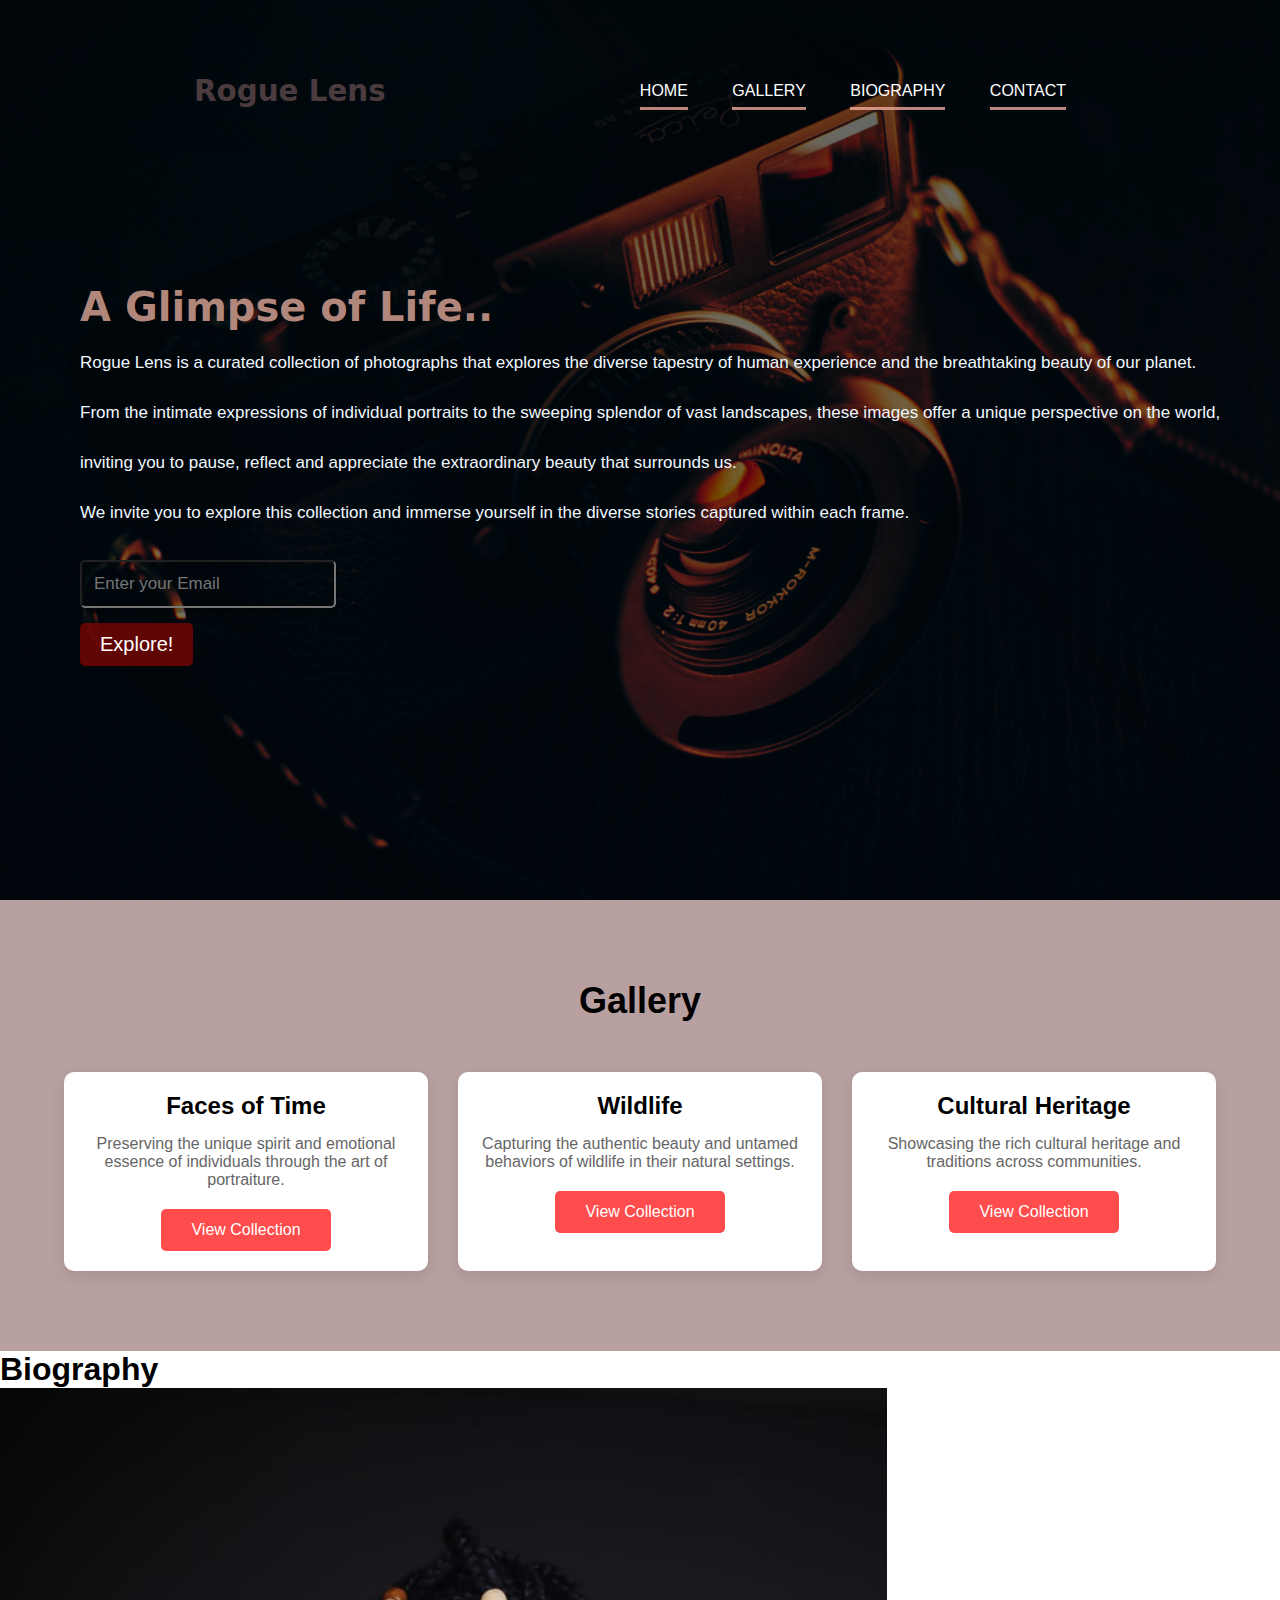
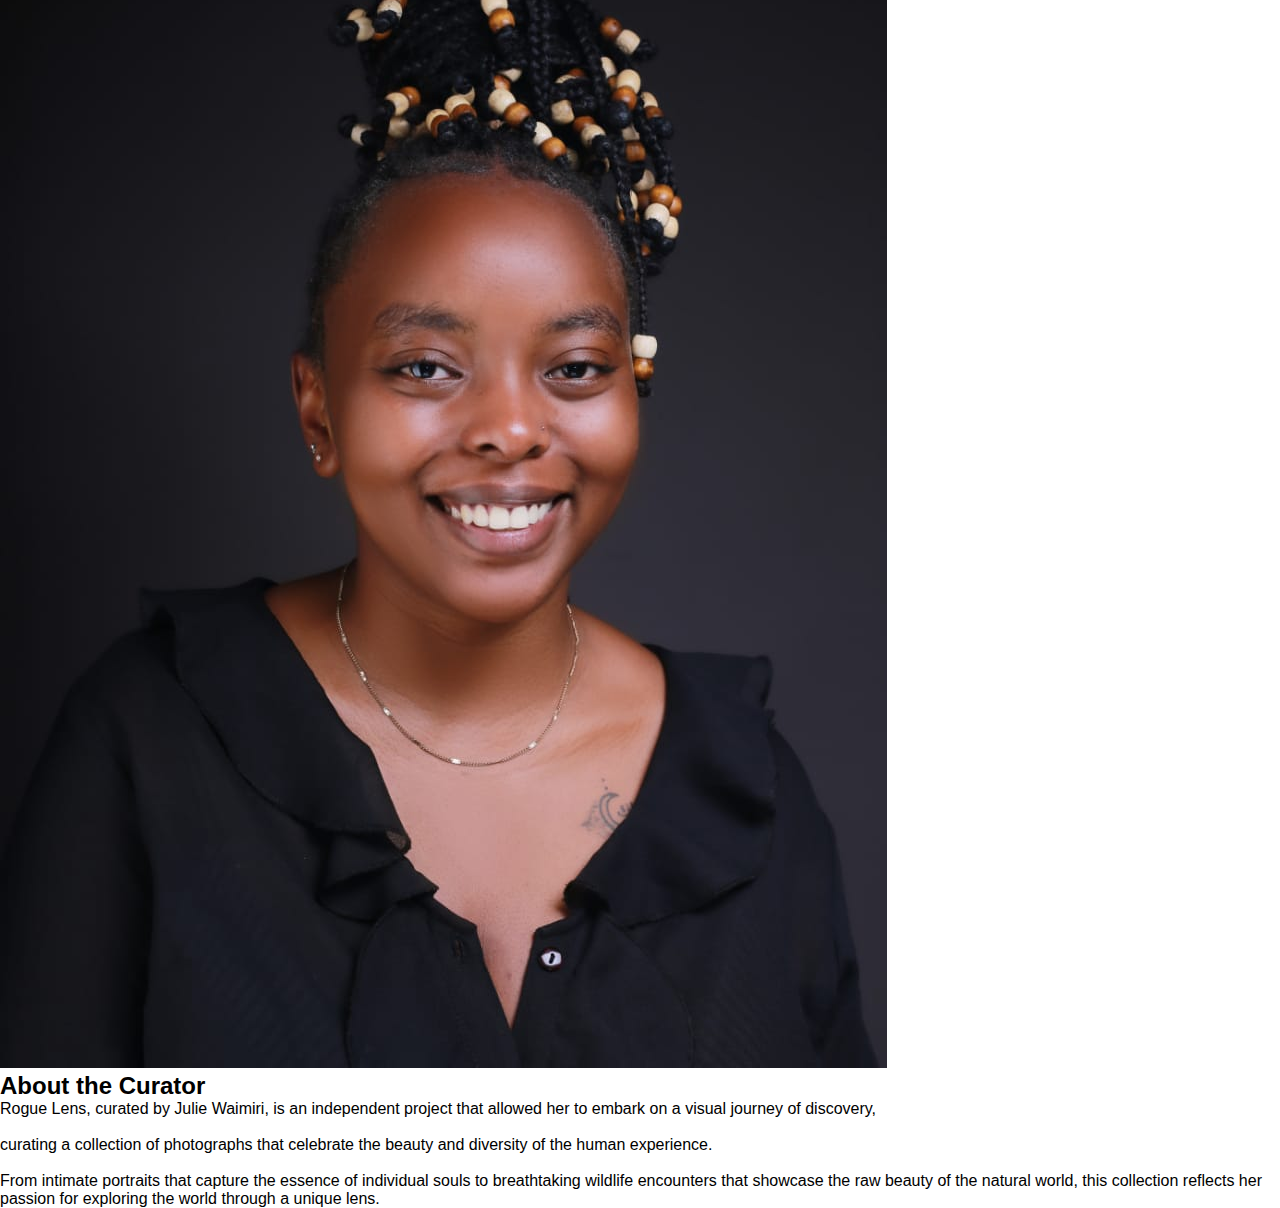
==== index.html @ f5030c96 "Added  biography section" ====
<!DOCTYPE html>
<html lang="en">
<head>
    <meta charset="UTF-8">
    <meta name="viewport" content="width=device-width, initial-scale=1.0">
    <link rel="stylesheet" href="./style.css">
    <title>Rogue Lens</title>
</head>
<body>
    <header id="home">
        <nav>
            <div>
                <h1>Rogue Lens</h1>
            </div>
            <div class="nav-links">
                <ul>
                    <li><a href="#home">Home</a></li>
                    <li><a href="#gallery">Gallery</a></li>
                    <li><a href="#biography">Biography</a></li>
                    <li><a href="#contact">Contact</a></li>
                </ul>
            </div>
        </nav>
        <div class="home-content">
            <h2>A Glimpse of Life..</h2>
            <p>Rogue Lens is a curated collection of photographs that explores the diverse tapestry of human experience and the breathtaking beauty of our planet.<br><br>From the intimate expressions of individual portraits to the sweeping splendor of vast landscapes, these images offer a unique perspective on the world, <br><br>inviting you to pause, reflect and appreciate the extraordinary beauty that surrounds us.<br><br>We invite you to explore this collection and immerse yourself in the diverse stories captured within each frame.</p>
            <form>
                <input type="email" placeholder="Enter your Email">
                <button>Explore!</button>
        </form>
        </div>
    </header>

    <section id="gallery">
        <h1>Gallery</h1>
        <div class="gallery-container">
            <div class="gallery-category">
                <h3>Faces of Time</h3>
                <p>Preserving the unique spirit and emotional essence of individuals through the art of portraiture.</p>
                <a href="portraits.html" class="category-btn">View Collection</a>
            </div>
            
            <div class="gallery-category">
                <h3>Wildlife</h3>
                <p>Capturing the authentic beauty and untamed behaviors of wildlife in their natural settings.</p>
                <a href="wildlife.html" class="category-btn">View Collection</a>
            </div>
            
            <div class="gallery-category">
                <h3>Cultural Heritage</h3>
                <p>Showcasing the rich cultural heritage and traditions across communities.</p>
                <a href="heritage.html" class="category-btn">View Collection</a>
            </div>
        </div>
    </section>

    <section id="biography">
        <h1>Biography</h1>
        <div class="bio-container">
            <div class="bio-image">
                <img src="./Images/biography.jpg" alt="Julie Waimiri, Curator">
            </div>
            <div class="bio-content">
                <h2>About the Curator</h2>
                <p>Rogue Lens, curated by Julie Waimiri, is an independent project that allowed her to embark on a visual journey of discovery,<br><br>curating a collection of photographs that celebrate the beauty and diversity of the human experience. <br><br> From intimate portraits that capture the essence of individual souls to breathtaking wildlife encounters that showcase the raw beauty of the natural world, this collection reflects her passion for exploring the world through a unique lens.</p>
            </div>
        </div>
    </section>
    
</body>
</html>
---- style.css ----
* {
    margin: 0;
    padding: 0;
    box-sizing: border-box;
}

body {
    font-family: Arial;
}

header{
    background: linear-gradient(rgba(0, 0, 0, 0.6), rgba(0, 0, 0, 0.5)),url("./Images/background1.jpg");
    background-size: cover;
    background-repeat: no-repeat;
    background-position: center;
    height: 100vh;
    padding: 2rem 5rem;
}

header nav{
    width: 85%;
    margin: auto;
    padding: 30px;
    display: flex;
    align-items: center;
    justify-content: space-between;
}

header h1{
    color: #8d696c8e;
    font-size: 22pt;
    font-family: system-ui;
}

header nav ul li{
    list-style: none;
    display: inline-block;
    margin: 20px;
    position: relative;
}

header nav ul li a{
    text-decoration: none;
    color: #fff;
    text-transform: uppercase;
    transition: all ease 0.4s;
}

header nav ul li a:hover{
    color: #e0a87a;
}

header nav ul li::after{
    content: '';
    height: 3px;
    width: 100%;
    background: #ffb7a8bb;
    position: absolute;
    left: 0;
    bottom: -10px;
}

.home-content{
    width: 100%;
    position: absolute;
    top: 50%;
    transform: translateY(-50%);
    text-align: left;
    color: aliceblue;
}

.home-content h2{
    font-size: 40px;
    font-family:system-ui;
    color: #bd8f83ef;
    margin-top: 50px;
}

.home-content p{
    margin: 20px auto;
    font-weight: 100;
    line-height: 25px;
    font-size: 17px;
}

.home-content form{
    display: flex;
    flex-direction: column;
    align-items: flex-start;
}

.home-content input{
    width: 20%;
    padding: 12px;
    margin-top: 15px;
    margin-bottom: 15px;
    border-radius: 5px;
    font-size: 17px;
    background-color: transparent;
    color: #fff;
    box-shadow: 3px 5px rgba(0, 0, 0, 0.2);
}

.home-content button{
    padding: 10px 20px;
    background: #9b05009c;
    border: 1px;
    color: #fff;
    font-size: 20px;
    border-radius: 5px;
    cursor: pointer;
    transition: 0.4s,ease-in;
}

.home-content button:hover{
    background: #eb9595d3;
    transform: translateY(-2px);
}

#gallery {
    padding: 80px 5%;
    background: #b9a0a0;
  }
  
  #gallery h1 {
    text-align: center;
    margin-bottom: 50px;
    font-size: 36px;
  }
  
  .gallery-container {
    display: grid;
    grid-template-columns: repeat(auto-fit, minmax(300px, 1fr));
    gap: 30px;
  }
  
  .gallery-category {
    background: white;
    padding: 20px;
    border-radius: 10px;
    text-align: center;
    box-shadow: 0 5px 15px rgba(0,0,0,0.1);
  }
  
  .gallery-category img {
    width: 100%;
    height: 250px;
    object-fit: cover;
    border-radius: 5px;
    margin-bottom: 20px;
  }
  
  .gallery-category h3 {
    margin-bottom: 15px;
    font-size: 24px;
  }
  
  .gallery-category p {
    margin-bottom: 20px;
    color: #666;
  }
  
  .category-btn {
    display: inline-block;
    padding: 12px 30px;
    background: #ff4d4d;
    color: white;
    text-decoration: none;
    border-radius: 5px;
    transition: 0.4s ease-in;
  }
  
  .category-btn:hover {
    background: #e69592b6;
  }
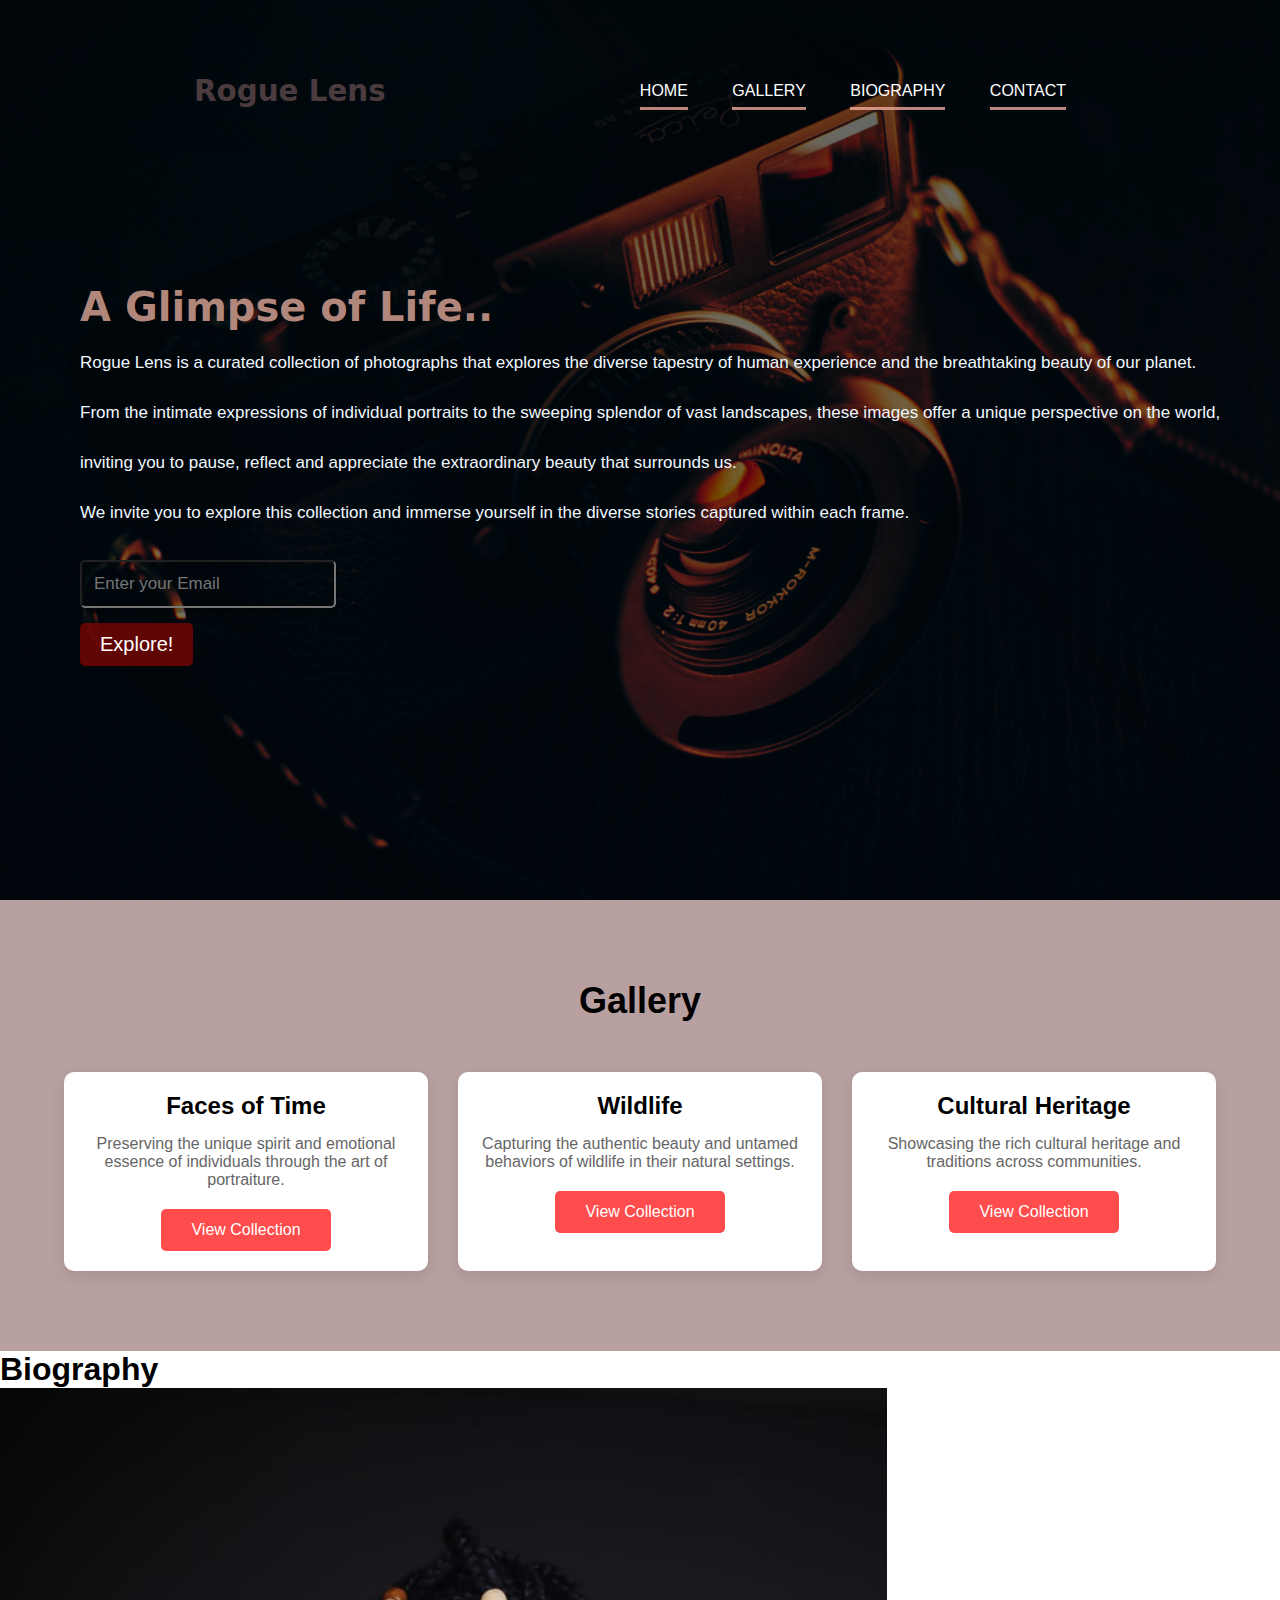
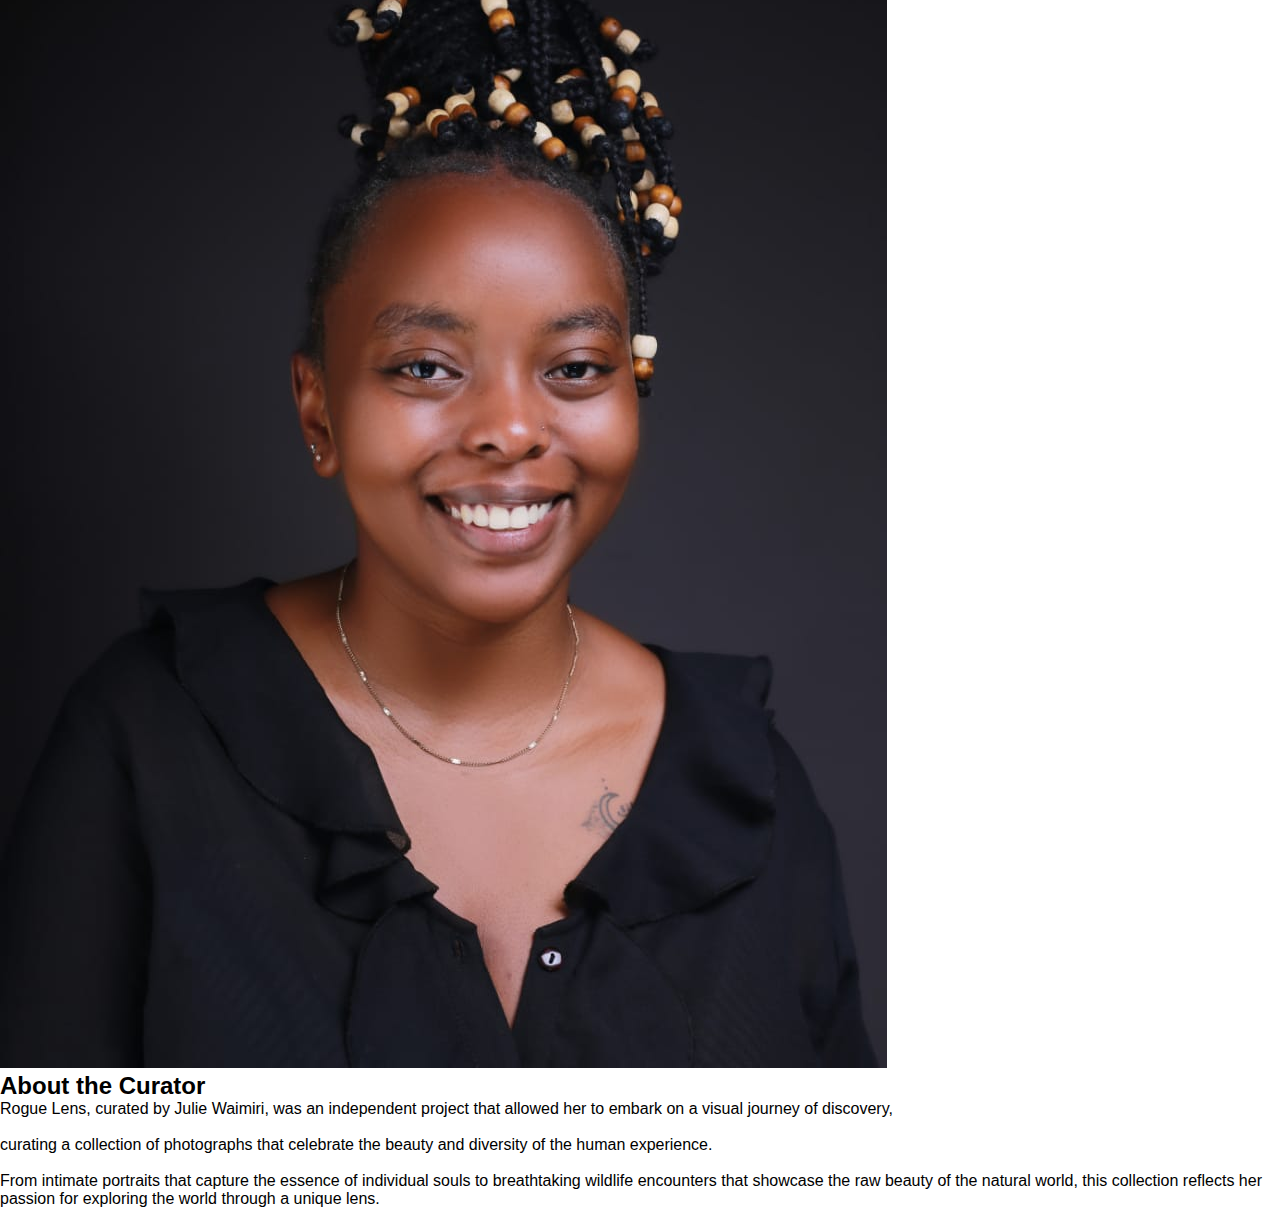
==== commit c8f762c9: "Fixed typo in biography paragraph" ====
--- a/index.html
+++ b/index.html
@@ -62,7 +62,7 @@
             </div>
             <div class="bio-content">
                 <h2>About the Curator</h2>
-                <p>Rogue Lens, curated by Julie Waimiri, is an independent project that allowed her to embark on a visual journey of discovery,<br><br>curating a collection of photographs that celebrate the beauty and diversity of the human experience. <br><br> From intimate portraits that capture the essence of individual souls to breathtaking wildlife encounters that showcase the raw beauty of the natural world, this collection reflects her passion for exploring the world through a unique lens.</p>
+                <p>Rogue Lens, curated by Julie Waimiri, was an independent project that allowed her to embark on a visual journey of discovery,<br><br>curating a collection of photographs that celebrate the beauty and diversity of the human experience. <br><br> From intimate portraits that capture the essence of individual souls to breathtaking wildlife encounters that showcase the raw beauty of the natural world, this collection reflects her passion for exploring the world through a unique lens.</p>
             </div>
         </div>
     </section>
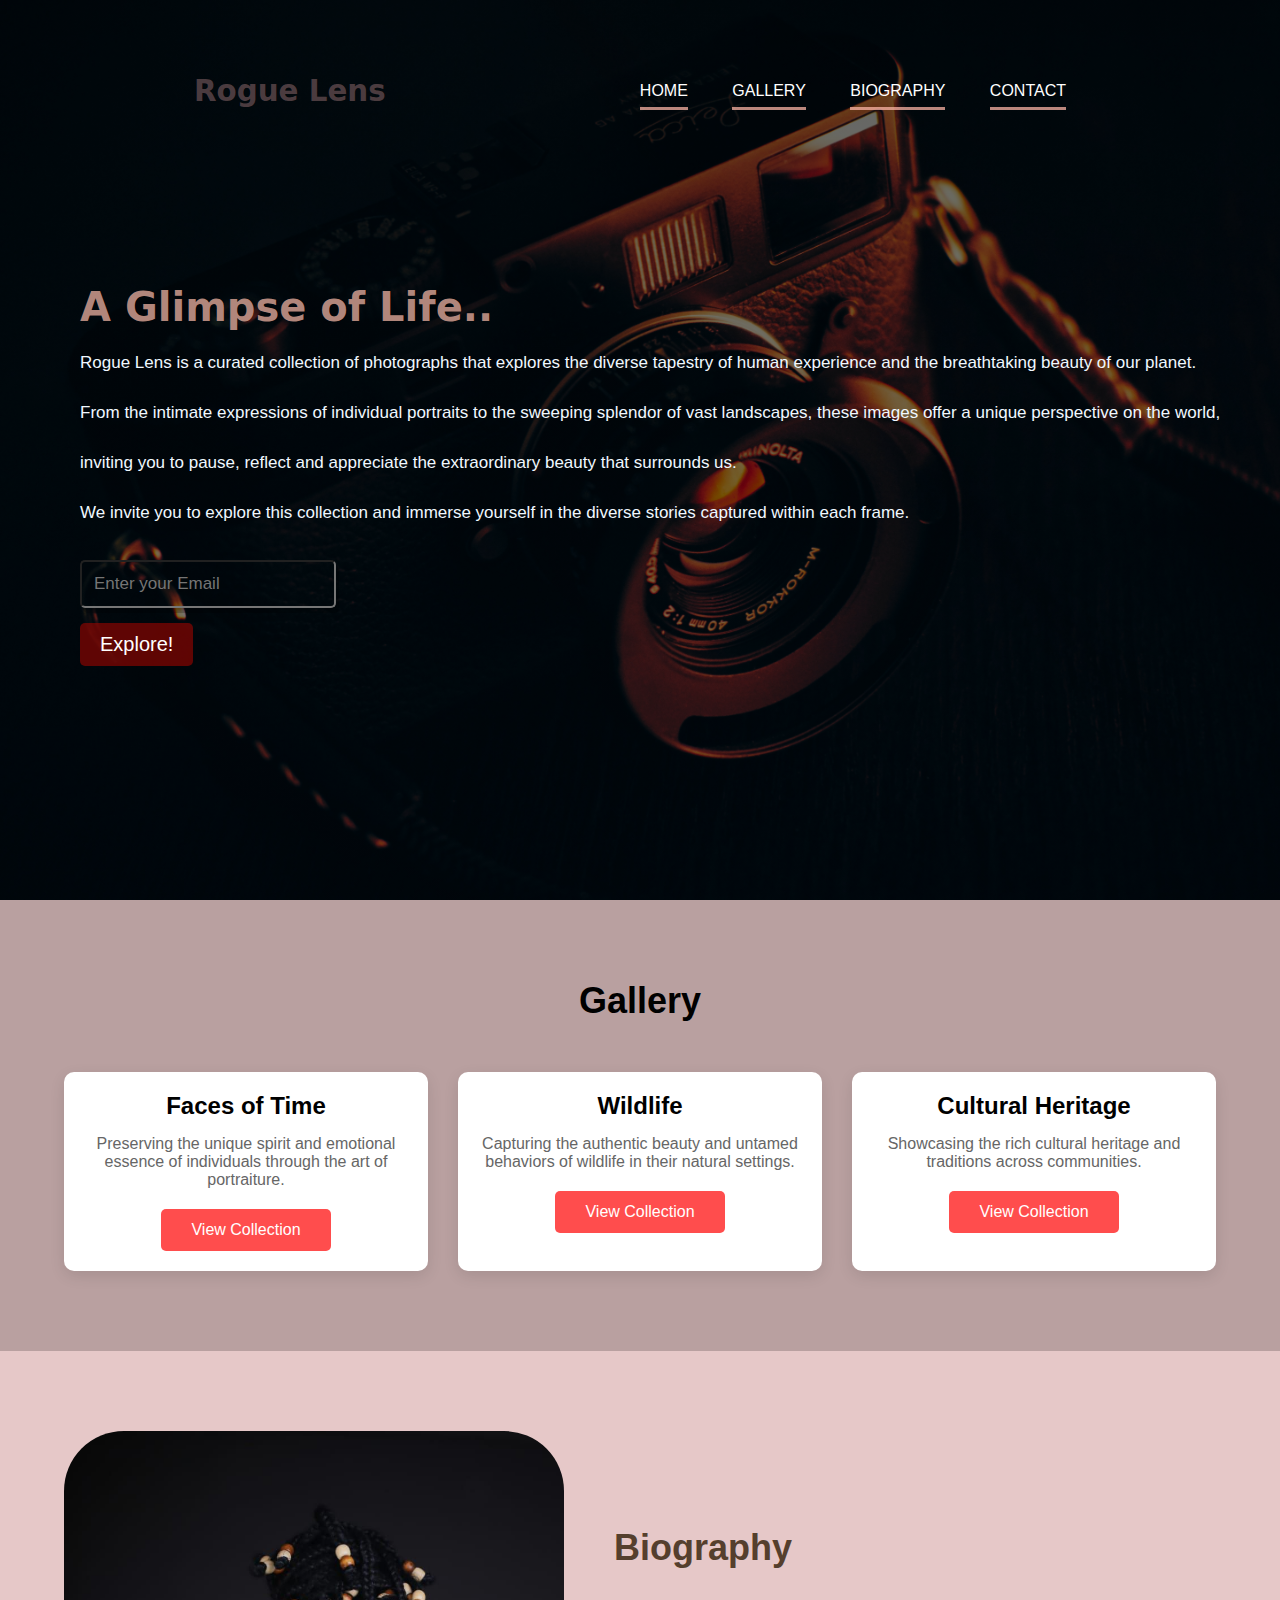
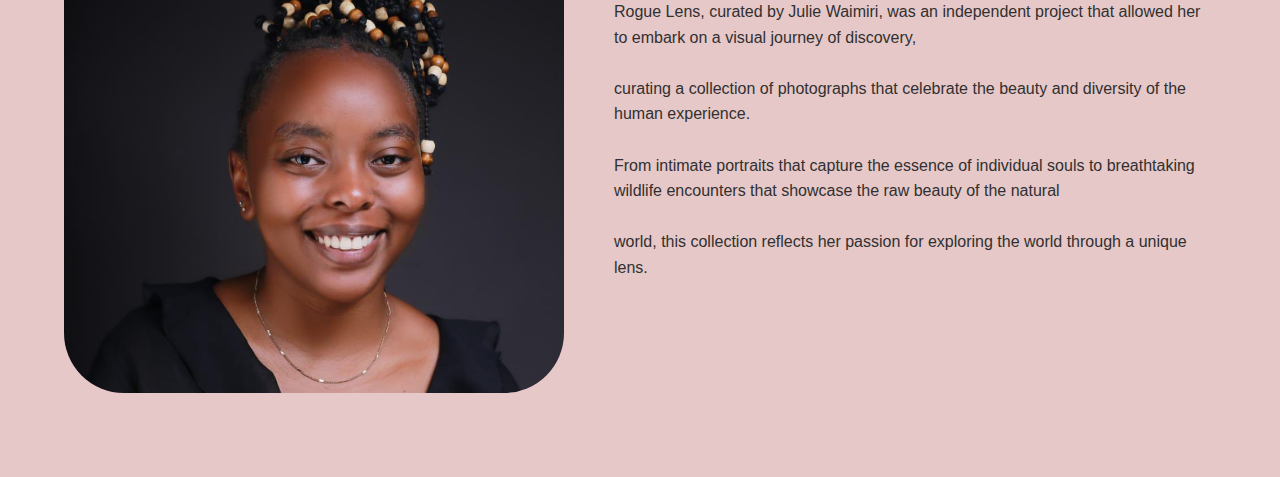
==== commit 86c404eb: "Added biography styling, updated biography image, changed about the curator heading to biography and" ====
--- a/index.html
+++ b/index.html
@@ -55,14 +55,13 @@
     </section>
 
     <section id="biography">
-        <h1>Biography</h1>
         <div class="bio-container">
             <div class="bio-image">
                 <img src="./Images/biography.jpg" alt="Julie Waimiri, Curator">
             </div>
             <div class="bio-content">
-                <h2>About the Curator</h2>
-                <p>Rogue Lens, curated by Julie Waimiri, was an independent project that allowed her to embark on a visual journey of discovery,<br><br>curating a collection of photographs that celebrate the beauty and diversity of the human experience. <br><br> From intimate portraits that capture the essence of individual souls to breathtaking wildlife encounters that showcase the raw beauty of the natural world, this collection reflects her passion for exploring the world through a unique lens.</p>
+                <h2>Biography</h2>
+                <p>Rogue Lens, curated by Julie Waimiri, was an independent project that allowed her to embark on a visual journey of discovery,<br><br>curating a collection of photographs that celebrate the beauty and diversity of the human experience. <br><br> From intimate portraits that capture the essence of individual souls to breathtaking wildlife encounters that showcase the raw beauty of the natural<br><br>world, this collection reflects her passion for exploring the world through a unique lens.</p>
             </div>
         </div>
     </section>
--- a/style.css
+++ b/style.css
@@ -173,3 +173,32 @@
   .category-btn:hover {
     background: #e69592b6;
   }
+/* Biography Styles */
+#biography {
+  padding: 80px 5%;
+  background-color: #e6c8c8;
+}
+
+.bio-container {
+  display: grid;
+  grid-template-columns: 1fr 2fr;
+  gap: 50px;
+  align-items: center;
+}
+
+.bio-image img {
+  width: 500px;
+  border-radius: 60px;
+}
+
+.bio-content h2 {
+  margin-bottom: 30px;
+  font-size: 36px;
+  color: #553f2d;
+}
+
+.bio-content p {
+  margin-bottom: 20px;
+  line-height: 1.6;
+  color: #313030;
+}
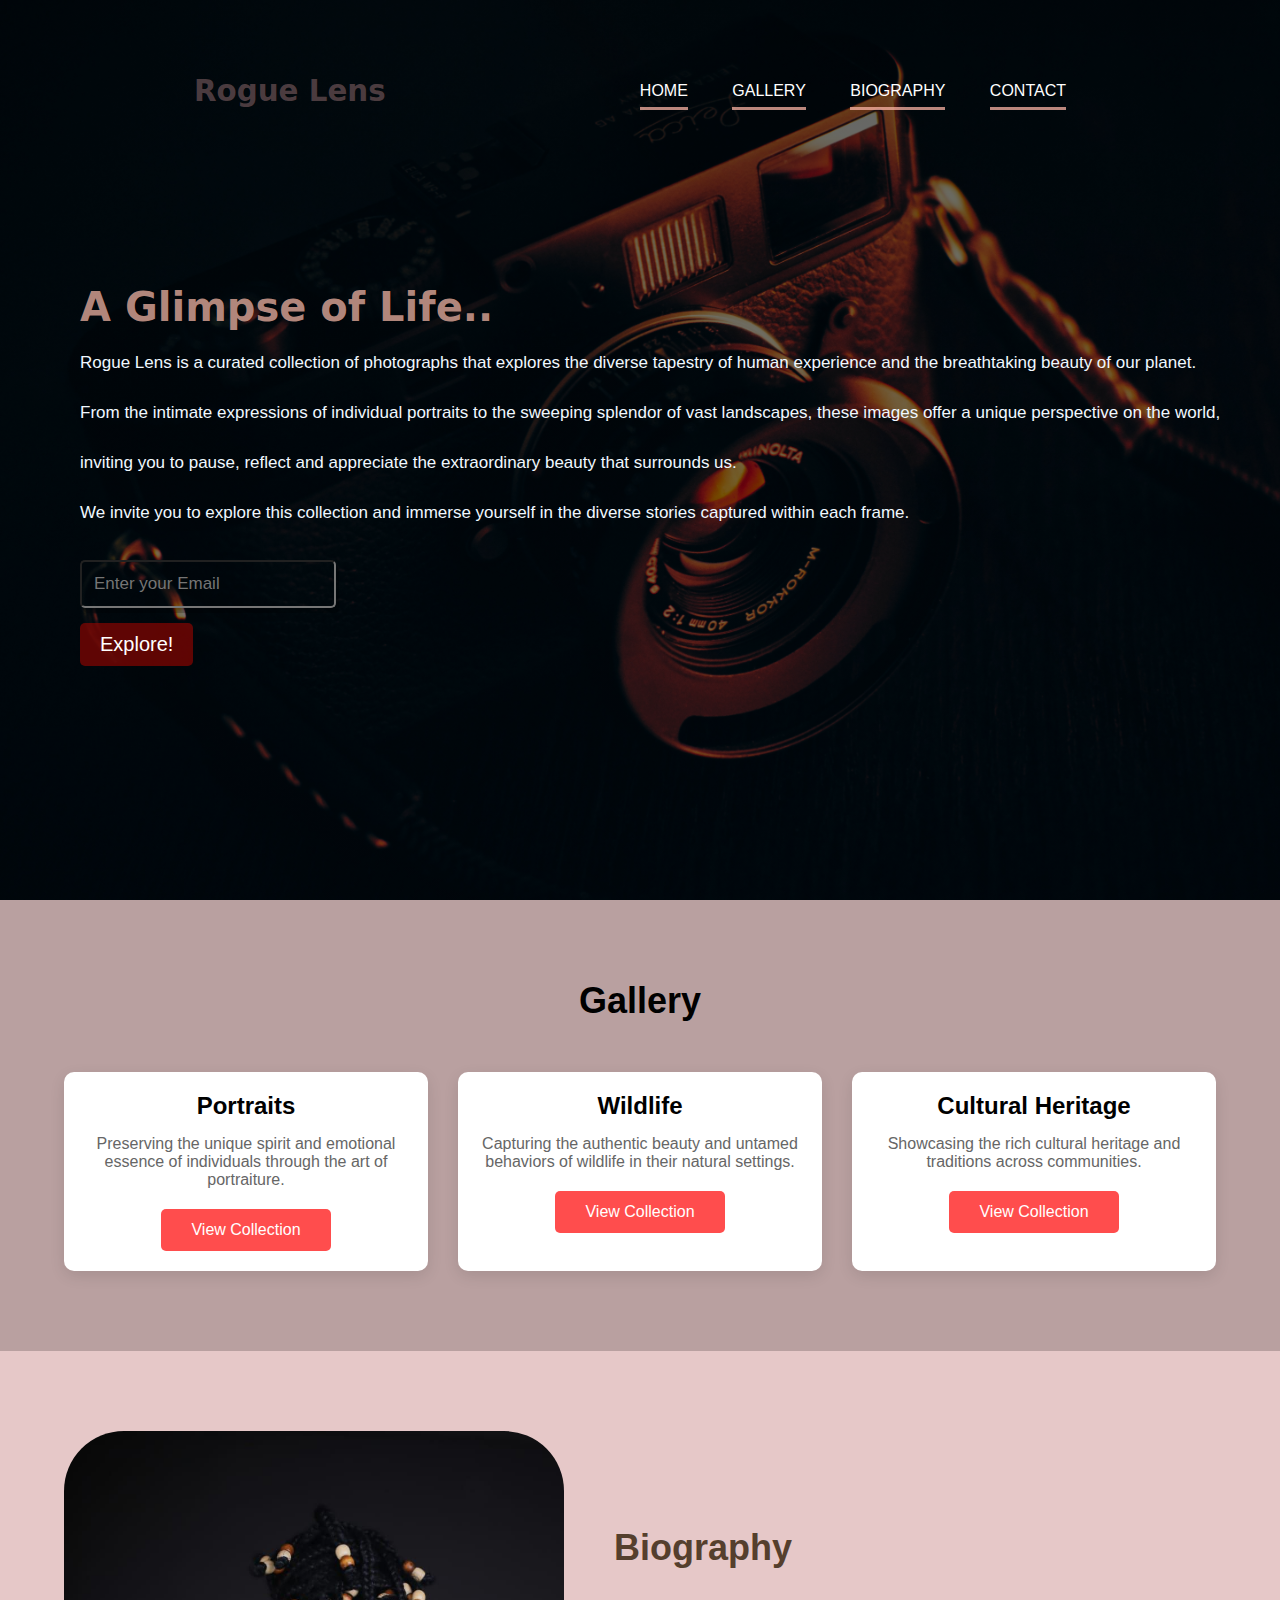
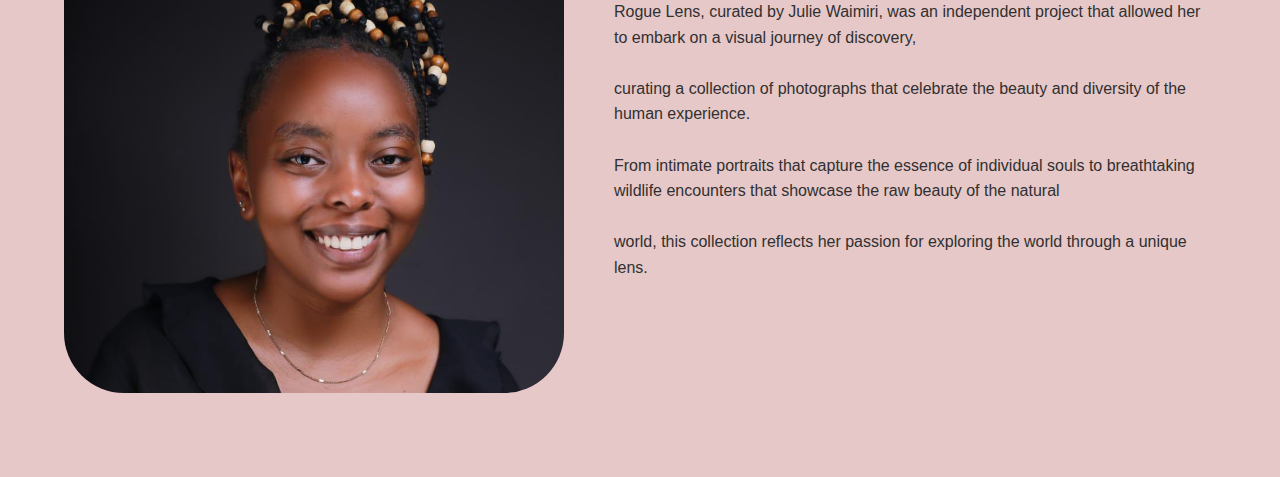
==== commit a726f776: "Changed gallery-category heading from Faces of Time to Portraits" ====
--- a/index.html
+++ b/index.html
@@ -35,7 +35,7 @@
         <h1>Gallery</h1>
         <div class="gallery-container">
             <div class="gallery-category">
-                <h3>Faces of Time</h3>
+                <h3>Portraits</h3>
                 <p>Preserving the unique spirit and emotional essence of individuals through the art of portraiture.</p>
                 <a href="portraits.html" class="category-btn">View Collection</a>
             </div>
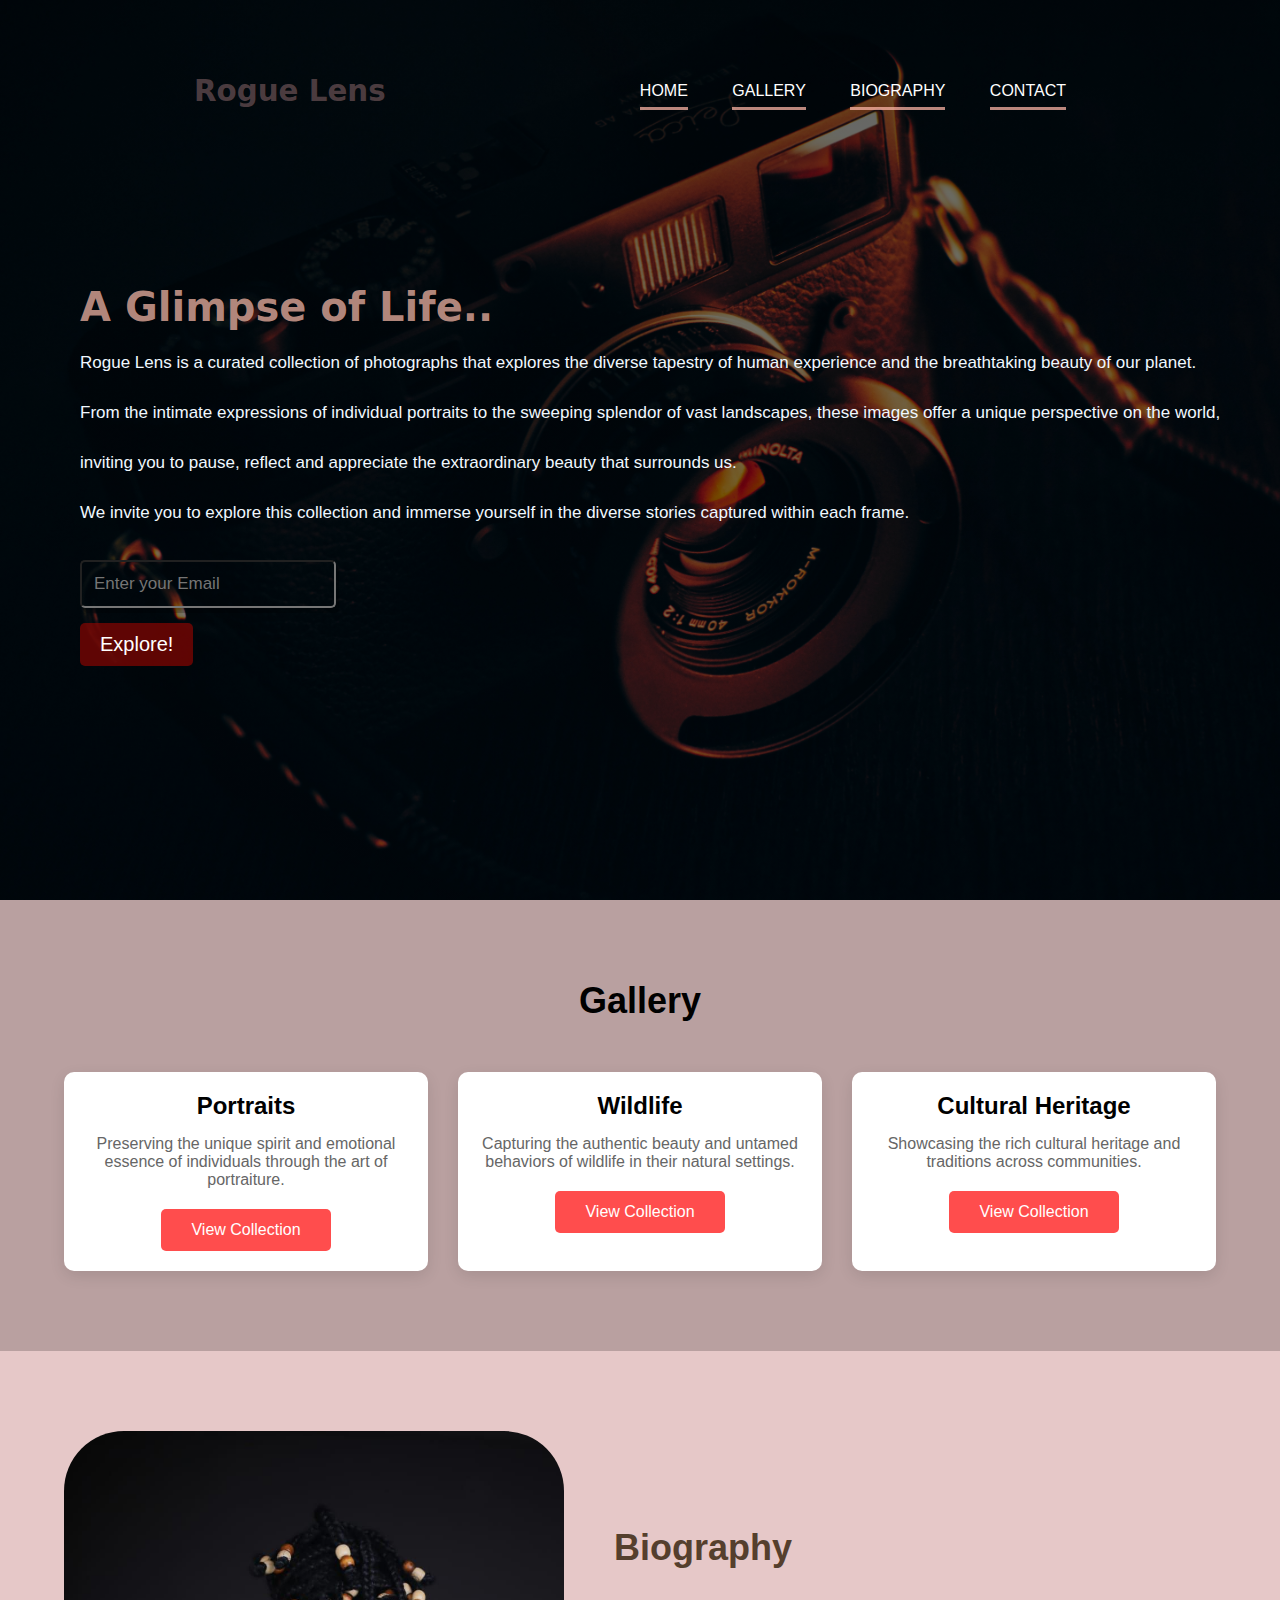
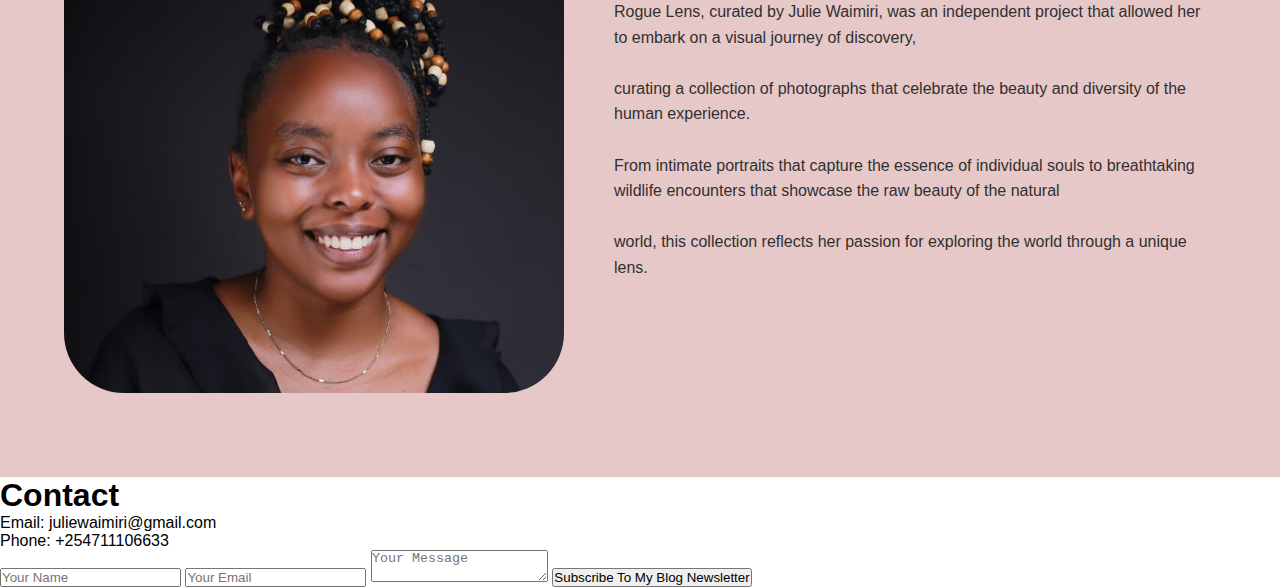
==== commit 5fbebf17: "Added Contact Section with my contact info and a contact form and subscribe button" ====
--- a/index.html
+++ b/index.html
@@ -65,6 +65,26 @@
             </div>
         </div>
     </section>
+
+    <section id="contact">
+        <h1>Contact</h1>
+        <div class="contact-container">
+            <div class="contact-info">
+                <div class="contact-details">
+                    <p>Email: juliewaimiri@gmail.com</p>
+                    <p>Phone: +254711106633</p>
+                </div>
+            </div>
+            <div class="contact-form">
+                <form>
+                    <input type="text" placeholder="Your Name" required>
+                    <input type="email" placeholder="Your Email" required>
+                    <textarea placeholder="Your Message"></textarea>
+                    <button type="submit">Subscribe To My Blog Newsletter </button>
+                </form>
+            </div>
+        </div>
+    </section>
     
 </body>
 </html>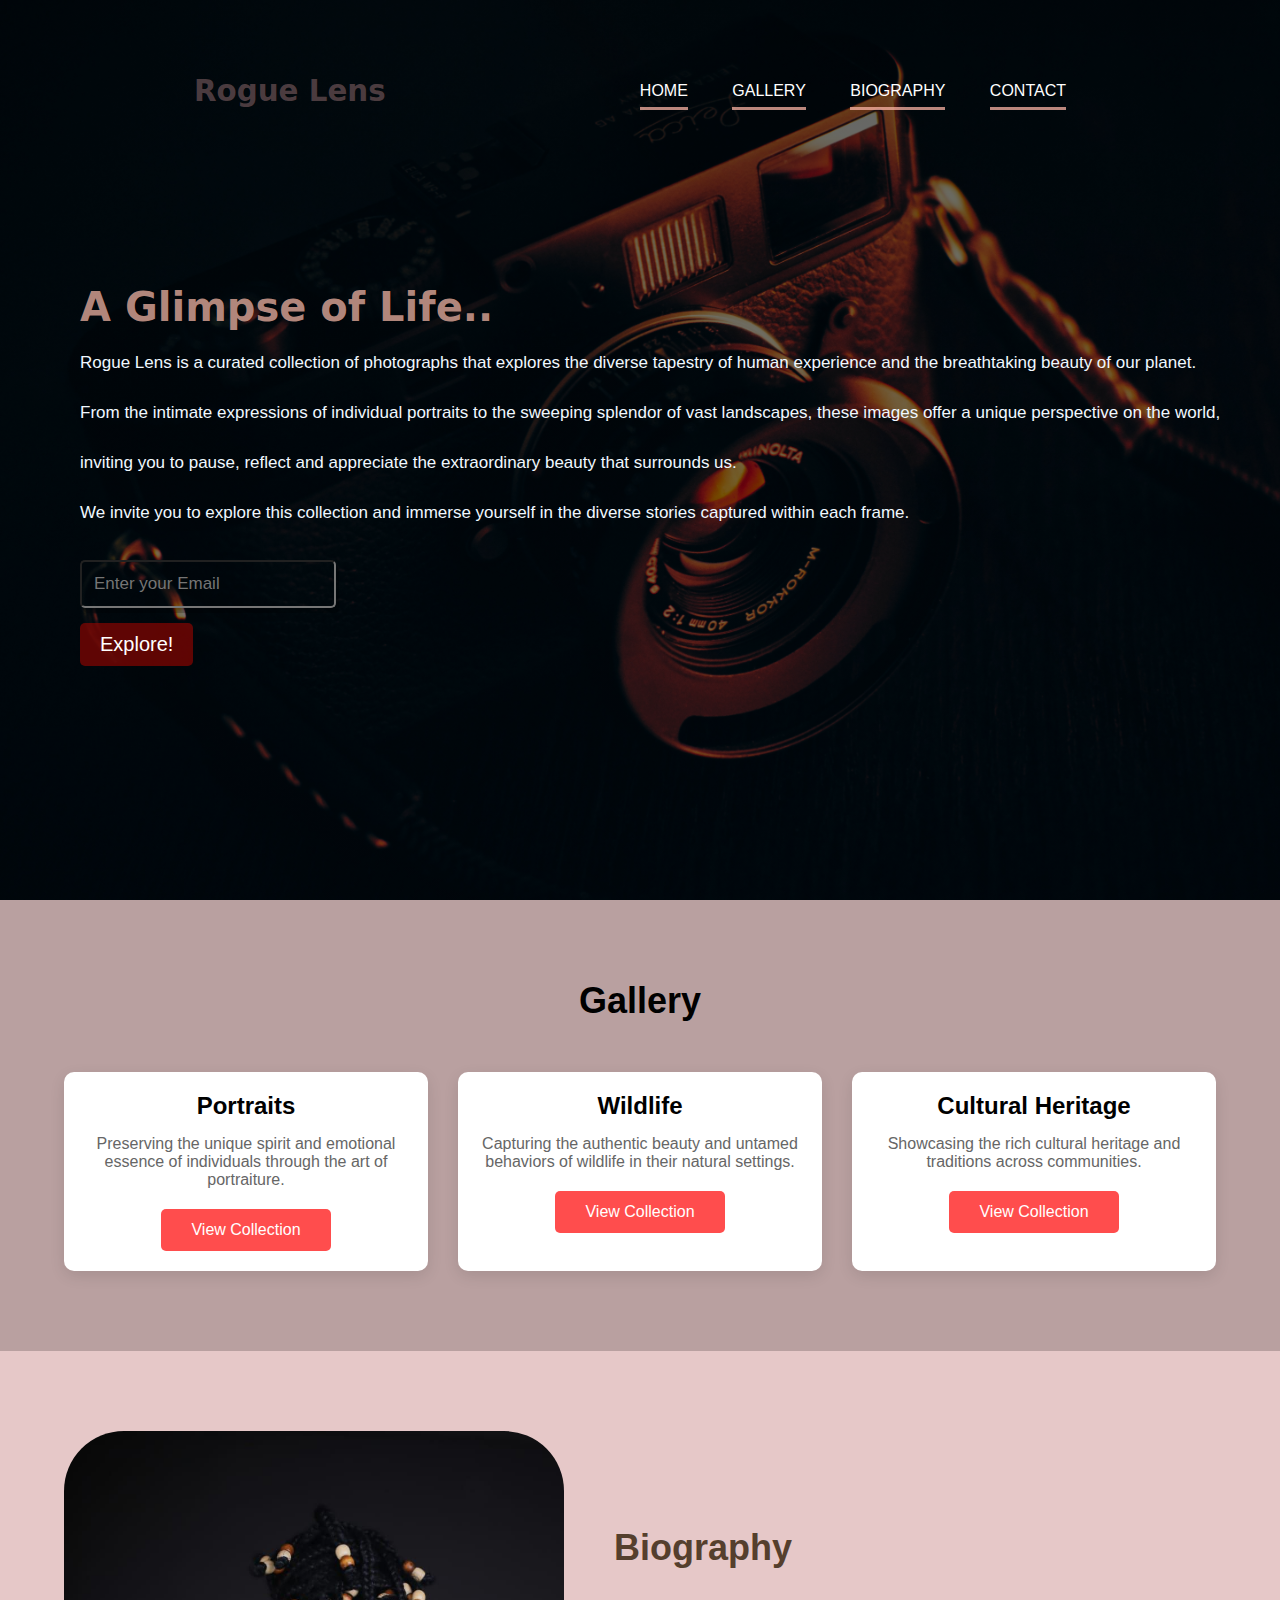
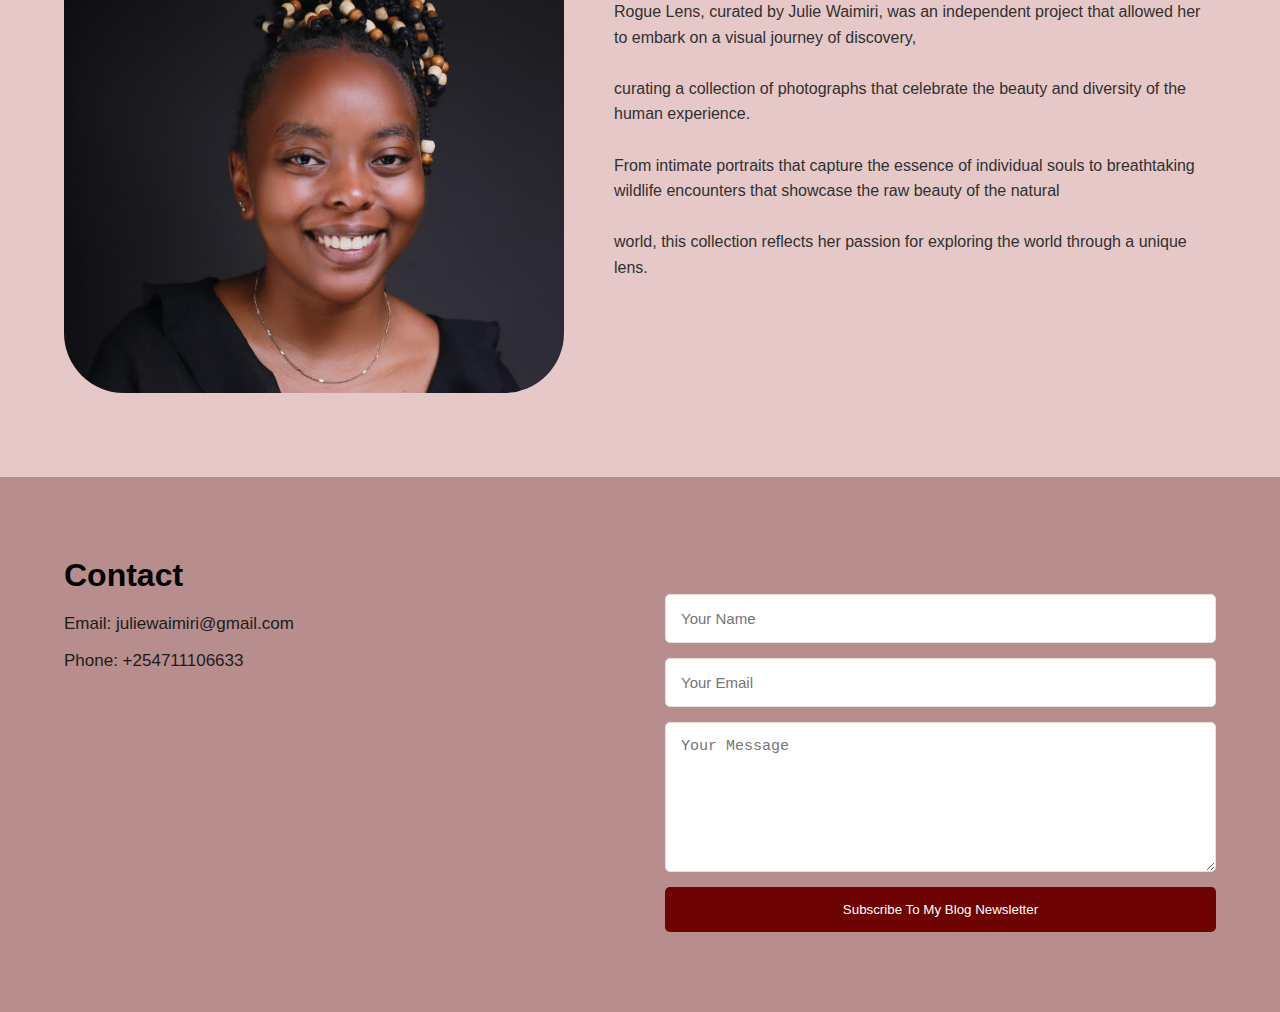
==== commit 141a160a: "Updated the explore button in home section to direct the user to the gallery" ====
--- a/index.html
+++ b/index.html
@@ -26,7 +26,7 @@
             <p>Rogue Lens is a curated collection of photographs that explores the diverse tapestry of human experience and the breathtaking beauty of our planet.<br><br>From the intimate expressions of individual portraits to the sweeping splendor of vast landscapes, these images offer a unique perspective on the world, <br><br>inviting you to pause, reflect and appreciate the extraordinary beauty that surrounds us.<br><br>We invite you to explore this collection and immerse yourself in the diverse stories captured within each frame.</p>
             <form>
                 <input type="email" placeholder="Enter your Email">
-                <button>Explore!</button>
+                <a href="#gallery"><button type="button">Explore!</button></a>
         </form>
         </div>
     </header>
--- a/style.css
+++ b/style.css
@@ -202,3 +202,58 @@
   line-height: 1.6;
   color: #313030;
 }
+
+/* Contact Styles */
+#contact {
+  padding: 80px 5%;
+  background: #b88d8d;
+}
+
+.contact-container {
+  display: grid;
+  grid-template-columns: 1fr 1fr;
+  gap: 50px;
+}
+
+.contact-details {
+  margin-top: 20px;
+}
+
+.contact-details p {
+  margin-bottom: 17px;
+  color: #1d1c1c;
+  font-size: 17px;
+}
+
+.contact-form form {
+  display: flex;
+  flex-direction: column;
+  gap: 15px;
+}
+
+.contact-form input,
+.contact-form textarea {
+  padding: 15px;
+  border: 1px solid #ebe0e0;
+  border-radius: 5px;
+  font-size: 15px;
+}
+
+.contact-form textarea {
+  height: 150px;
+  resize: vertical;
+}
+
+.contact-form button {
+  padding: 15px;
+  background: #6e0303;
+  color: white;
+  border: none;
+  border-radius: 5px;
+  cursor: pointer;
+  transition: 0.4s ease-in;
+}
+
+.contact-form button:hover {
+  background: #b94343;
+}
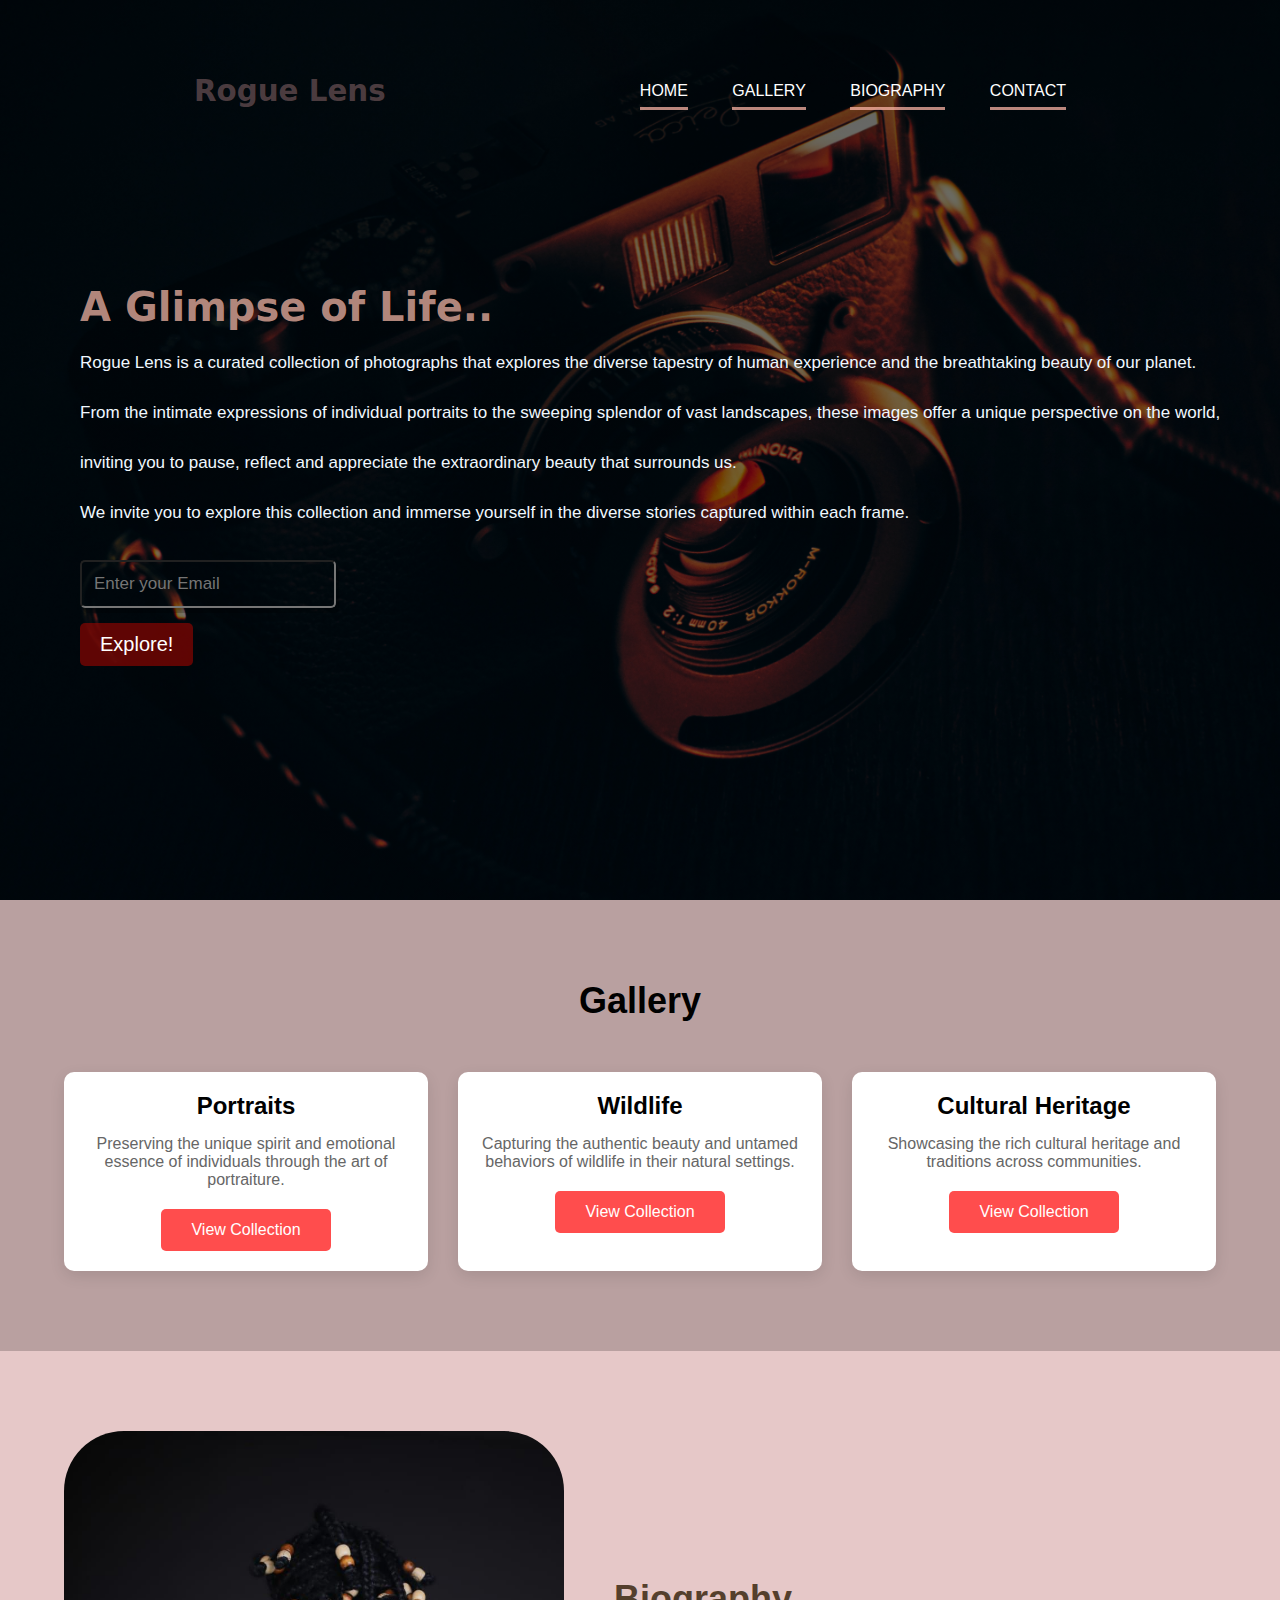
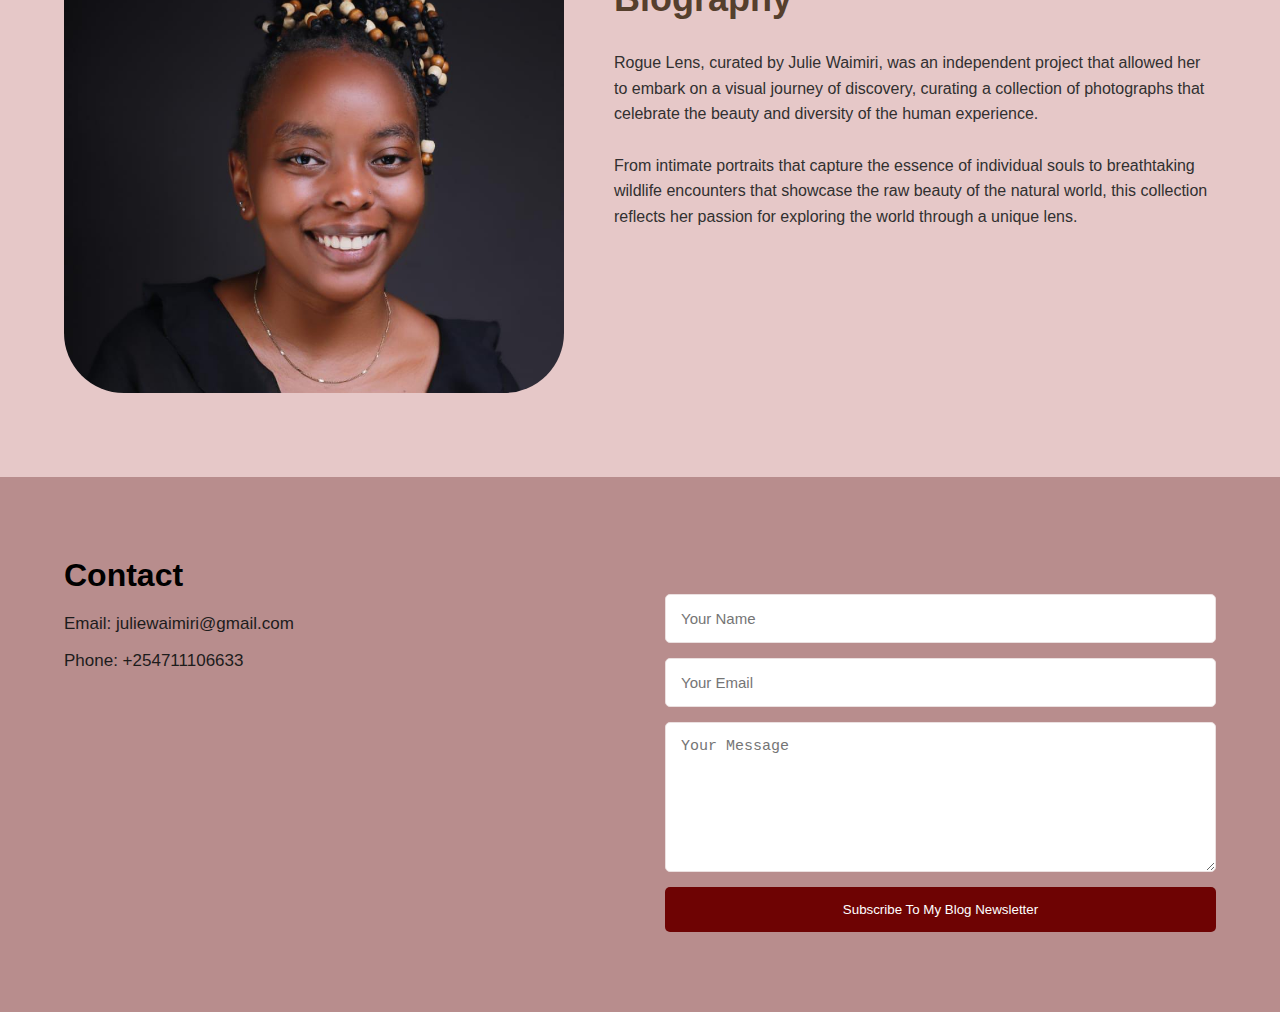
==== commit cba93984: "Updated line breaks in biography content paragraph" ====
--- a/index.html
+++ b/index.html
@@ -61,7 +61,7 @@
             </div>
             <div class="bio-content">
                 <h2>Biography</h2>
-                <p>Rogue Lens, curated by Julie Waimiri, was an independent project that allowed her to embark on a visual journey of discovery,<br><br>curating a collection of photographs that celebrate the beauty and diversity of the human experience. <br><br> From intimate portraits that capture the essence of individual souls to breathtaking wildlife encounters that showcase the raw beauty of the natural<br><br>world, this collection reflects her passion for exploring the world through a unique lens.</p>
+                <p>Rogue Lens, curated by Julie Waimiri, was an independent project that allowed her to embark on a visual journey of discovery, curating a collection of photographs that celebrate the beauty and diversity of the human experience. <br><br> From intimate portraits that capture the essence of individual souls to breathtaking wildlife encounters that showcase the raw beauty of the natural world, this collection reflects her passion for exploring the world through a unique lens.</p>
             </div>
         </div>
     </section>
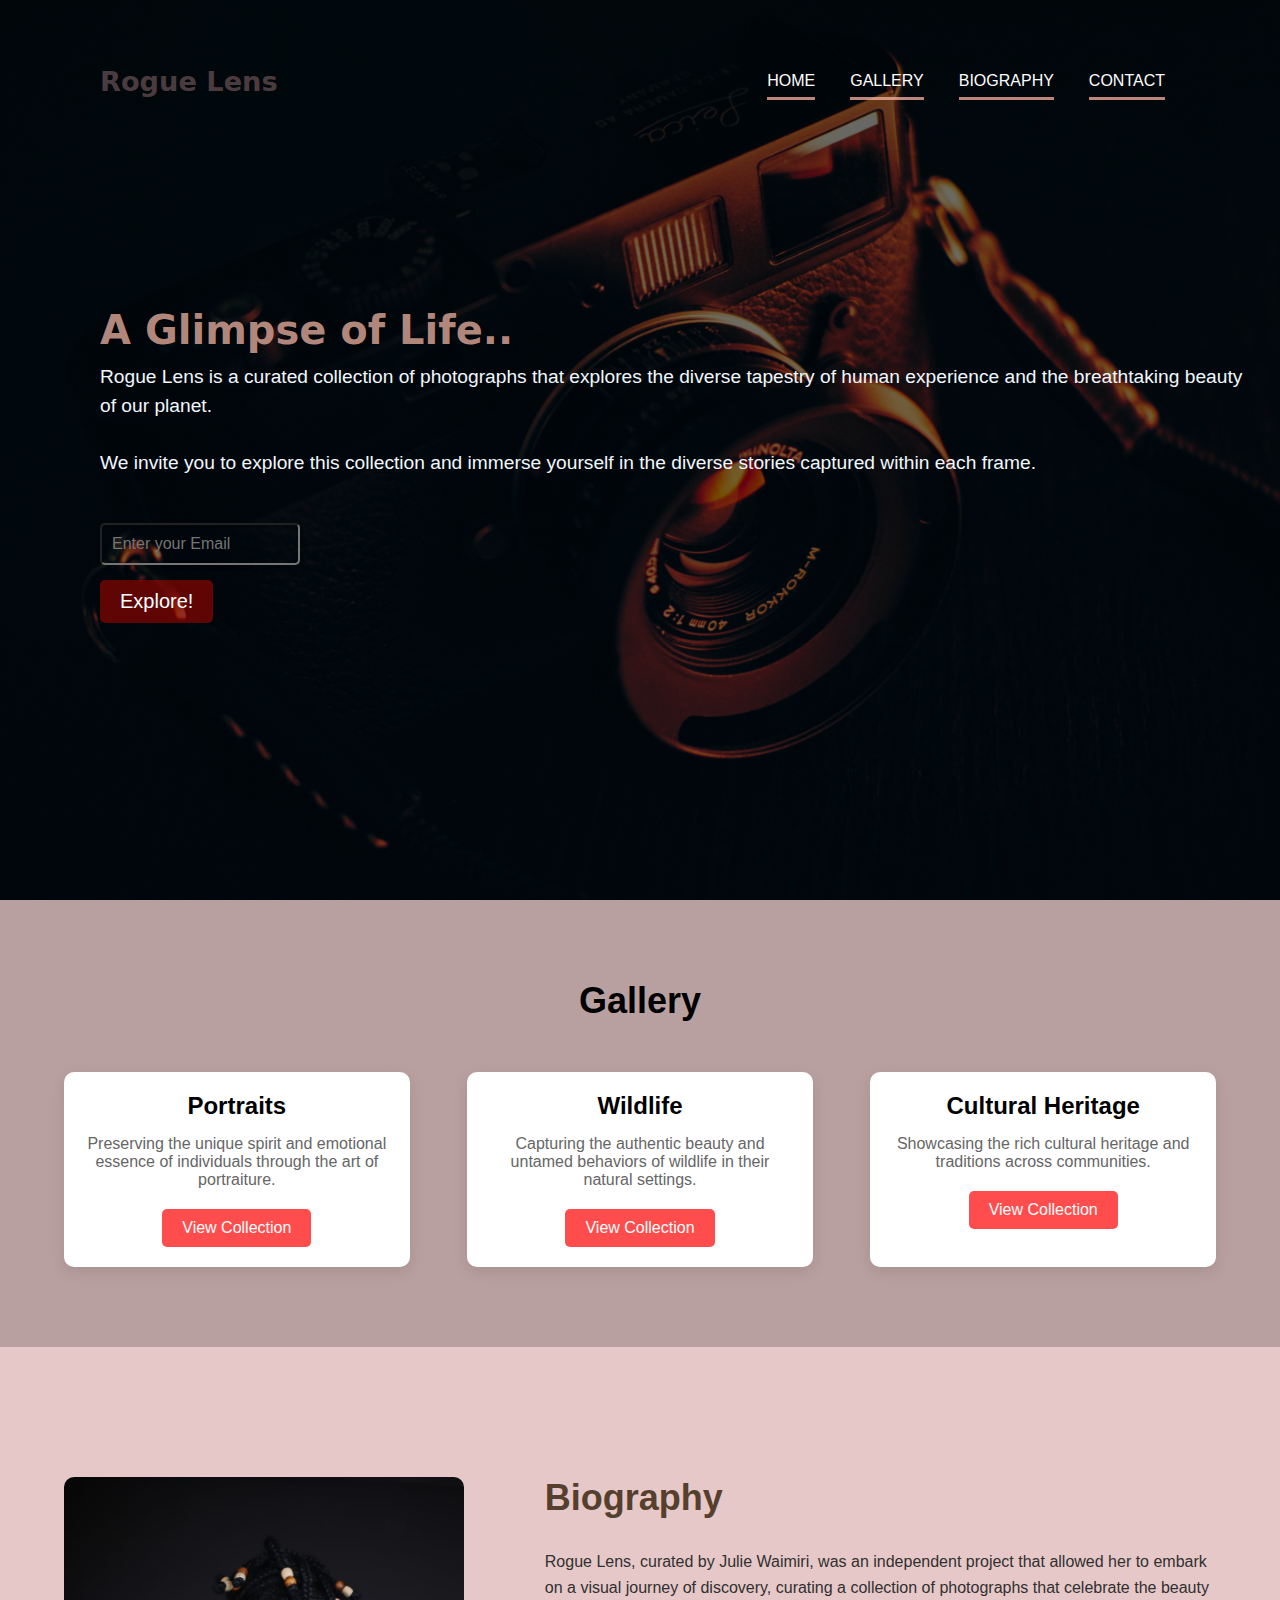
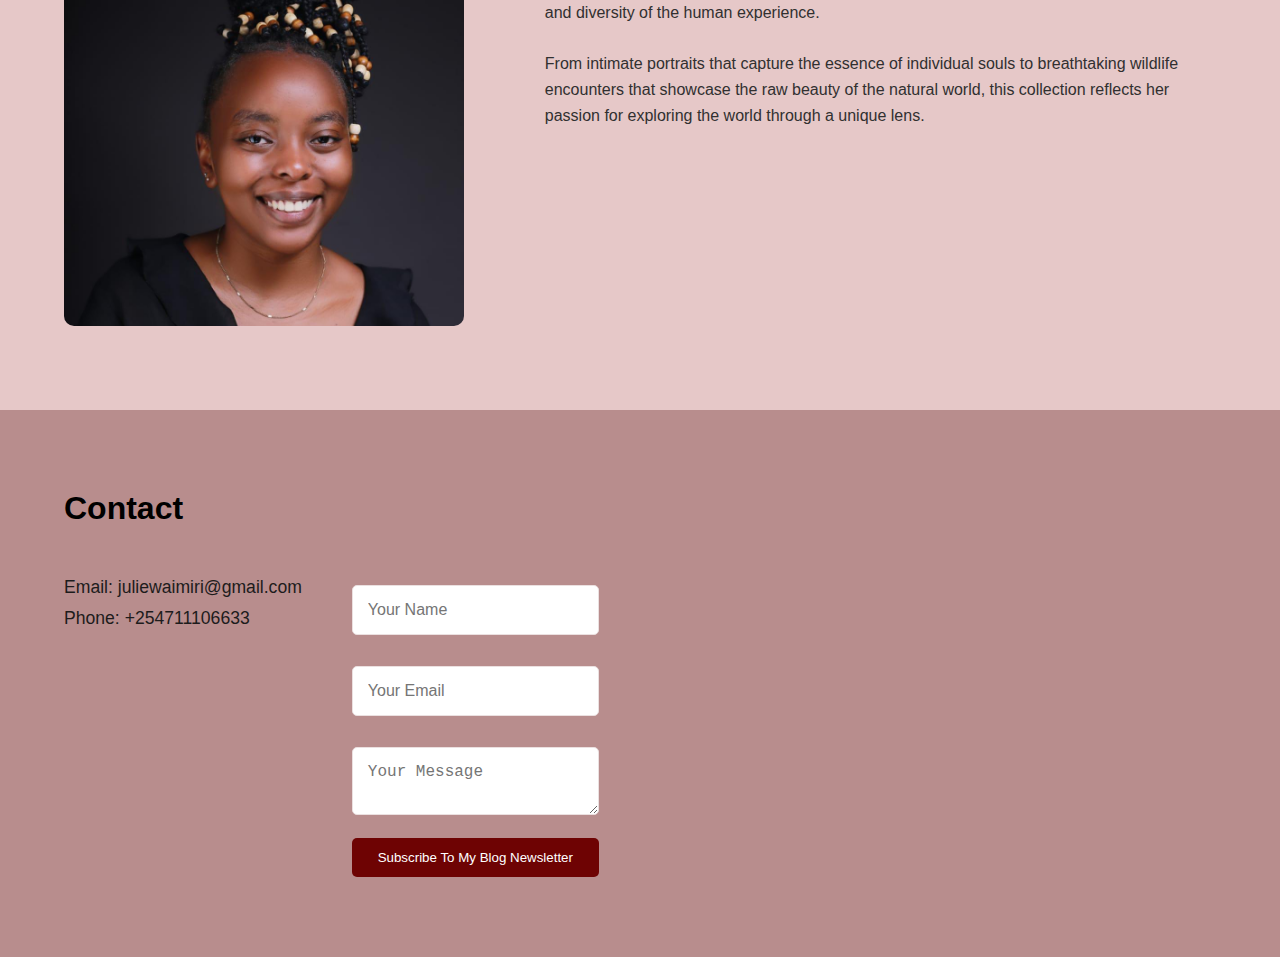
==== commit 6c842dd1: "Updated home content introductory paragraph and home content styling" ====
--- a/index.html
+++ b/index.html
@@ -23,7 +23,7 @@
         </nav>
         <div class="home-content">
             <h2>A Glimpse of Life..</h2>
-            <p>Rogue Lens is a curated collection of photographs that explores the diverse tapestry of human experience and the breathtaking beauty of our planet.<br><br>From the intimate expressions of individual portraits to the sweeping splendor of vast landscapes, these images offer a unique perspective on the world, <br><br>inviting you to pause, reflect and appreciate the extraordinary beauty that surrounds us.<br><br>We invite you to explore this collection and immerse yourself in the diverse stories captured within each frame.</p>
+            <p>Rogue Lens is a curated collection of photographs that explores the diverse tapestry of human experience and the breathtaking beauty of our planet.<br><br>We invite you to explore this collection and immerse yourself in the diverse stories captured within each frame.</p>
             <form>
                 <input type="email" placeholder="Enter your Email">
                 <a href="#gallery"><button type="button">Explore!</button></a>
--- a/style.css
+++ b/style.css
@@ -1,259 +1,364 @@
 * {
-    margin: 0;
-    padding: 0;
-    box-sizing: border-box;
+  margin: 0;
+  padding: 0;
+  box-sizing: border-box;
 }
 
 body {
-    font-family: Arial;
+  font-family: Arial;
 }
 
 header{
-    background: linear-gradient(rgba(0, 0, 0, 0.6), rgba(0, 0, 0, 0.5)),url("./Images/background1.jpg");
-    background-size: cover;
-    background-repeat: no-repeat;
-    background-position: center;
-    height: 100vh;
-    padding: 2rem 5rem;
-}
-
-header nav{
-    width: 85%;
-    margin: auto;
-    padding: 30px;
-    display: flex;
-    align-items: center;
-    justify-content: space-between;
+  background: linear-gradient(rgba(0, 0, 0, 0.6), rgba(0, 0, 0, 0.5)),url("./Images/background1.jpg");
+  background-size: cover;
+  background-repeat: no-repeat;
+  background-position: center;
+  height: 100vh;
+  padding: 2rem 5rem;
+  position: relative;
 }
 
 header h1{
-    color: #8d696c8e;
-    font-size: 22pt;
-    font-family: system-ui;
+  color: #8d696c8e;
+  font-size: 1.7rem;
+  margin: 0;
+  font-family: system-ui;
+}
+
+header p {
+  font-size: 1.2rem;
+  margin-top: 10px;
+}
+
+header nav {
+  display: flex;
+  justify-content: space-between;
+  align-items: center;
+  padding: 20px;
+}
+
+.nav-links ul {
+  display: flex;
+  list-style-type: none;
+}
+
+.nav-links li {
+  margin-right: 15px;
+}
+
+.nav-links a {
+  text-decoration: none;
+  color: #fff;
+  font-size: 16px;
 }
 
 header nav ul li{
-    list-style: none;
-    display: inline-block;
-    margin: 20px;
-    position: relative;
+  list-style: none;
+  display: inline-block;
+  margin: 20px;
+  position: relative;
 }
 
 header nav ul li a{
-    text-decoration: none;
-    color: #fff;
-    text-transform: uppercase;
-    transition: all ease 0.4s;
-}
-
-header nav ul li a:hover{
-    color: #e0a87a;
+  text-transform: uppercase;
+  transition: all ease 0.4s;
+}
+
+header ul li a:hover{
+  color: #e0a87a;
 }
 
 header nav ul li::after{
-    content: '';
-    height: 3px;
-    width: 100%;
-    background: #ffb7a8bb;
-    position: absolute;
-    left: 0;
-    bottom: -10px;
+  content: '';
+  height: 3px;
+  width: 100%;
+  background: #ffb7a8bb;
+  position: absolute;
+  left: 0;
+  bottom: -10px;
 }
 
 .home-content{
-    width: 100%;
-    position: absolute;
-    top: 50%;
-    transform: translateY(-50%);
-    text-align: left;
-    color: aliceblue;
+  position: absolute;
+  top: 23%;
+  padding: 50px 20px;
+  text-align: left;
+  color: aliceblue;
 }
 
 .home-content h2{
-    font-size: 40px;
-    font-family:system-ui;
-    color: #bd8f83ef;
-    margin-top: 50px;
+  font-size: 2.5rem;
+  font-family:system-ui;
+  color: #bd8f83ef;
+  margin-top: 50px;
 }
 
 .home-content p{
-    margin: 20px auto;
-    font-weight: 100;
-    line-height: 25px;
-    font-size: 17px;
+  margin-bottom: 30px;
+  line-height: 1.5;
+  font-size: 1.2rem;
 }
 
 .home-content form{
-    display: flex;
-    flex-direction: column;
-    align-items: flex-start;
+  display: flex;
+  flex-direction: column;
+  align-items: flex-start;
 }
 
 .home-content input{
-    width: 20%;
-    padding: 12px;
-    margin-top: 15px;
-    margin-bottom: 15px;
-    border-radius: 5px;
-    font-size: 17px;
-    background-color: transparent;
-    color: #fff;
-    box-shadow: 3px 5px rgba(0, 0, 0, 0.2);
+  width: 200px;
+  padding: 10px;
+  margin-right: 10px;
+  margin-top: 15px;
+  margin-bottom: 15px;
+  border-radius: 5px;
+  font-size: 1rem;
+  background-color: transparent;
+  color: #fff;
+  box-shadow: 3px 5px rgba(0, 0, 0, 0.2);
 }
 
 .home-content button{
-    padding: 10px 20px;
-    background: #9b05009c;
-    border: 1px;
-    color: #fff;
-    font-size: 20px;
-    border-radius: 5px;
-    cursor: pointer;
-    transition: 0.4s,ease-in;
+  padding: 10px 20px;
+  background: #9b05009c;
+  border: 1px;
+  color: #fff;
+  font-size: 20px;
+  border-radius: 5px;
+  cursor: pointer;
+  transition: 0.4s,ease-in;
 }
 
 .home-content button:hover{
-    background: #eb9595d3;
-    transform: translateY(-2px);
+  background: #eb9595d3;
+  transform: translateY(-2px);
 }
 
 #gallery {
-    padding: 80px 5%;
-    background: #b9a0a0;
-  }
-  
-  #gallery h1 {
-    text-align: center;
-    margin-bottom: 50px;
-    font-size: 36px;
-  }
-  
-  .gallery-container {
-    display: grid;
-    grid-template-columns: repeat(auto-fit, minmax(300px, 1fr));
-    gap: 30px;
-  }
-  
-  .gallery-category {
-    background: white;
-    padding: 20px;
-    border-radius: 10px;
-    text-align: center;
-    box-shadow: 0 5px 15px rgba(0,0,0,0.1);
-  }
-  
-  .gallery-category img {
-    width: 100%;
-    height: 250px;
-    object-fit: cover;
-    border-radius: 5px;
-    margin-bottom: 20px;
-  }
-  
-  .gallery-category h3 {
-    margin-bottom: 15px;
-    font-size: 24px;
-  }
-  
-  .gallery-category p {
-    margin-bottom: 20px;
-    color: #666;
-  }
-  
-  .category-btn {
-    display: inline-block;
-    padding: 12px 30px;
-    background: #ff4d4d;
-    color: white;
-    text-decoration: none;
-    border-radius: 5px;
-    transition: 0.4s ease-in;
-  }
-  
-  .category-btn:hover {
-    background: #e69592b6;
-  }
+  padding: 80px 5%;
+  background: #b9a0a0;
+}
+
+#gallery h1 {
+  text-align: center;
+  margin-bottom: 50px;
+  font-size: 36px;
+}
+
+.gallery-container {
+  display: flex;
+  justify-content: space-between;
+  margin-top: 50px;
+  gap: 20px;
+}
+
+.gallery-category {
+  background: white;
+  padding: 20px;
+  border-radius: 10px;
+  text-align: center;
+  flex-basis: 30%;
+  box-shadow: 0 5px 15px rgba(0,0,0,0.1);
+}
+
+.gallery-category img {
+  width: 100%;
+  height: 250px;
+  object-fit: cover;
+  border-radius: 5px;
+  margin-bottom: 20px;
+}
+
+.gallery-category h3 {
+  margin-bottom: 15px;
+  font-size: 1.5rem;
+}
+
+.gallery-category p {
+  font-size: 1rem;
+  margin-bottom: 20px;
+  color: #666;
+}
+
+.category-btn {
+  display: inline-block;
+  padding: 10px 20px;
+  background: #ff4d4d;
+  color: white;
+  text-decoration: none;
+  border-radius: 5px;
+  transition: 0.4s ease-in;
+}
+
+.category-btn:hover {
+  background: #e69592b6;
+}
+
 /* Biography Styles */
 #biography {
-  padding: 80px 5%;
-  background-color: #e6c8c8;
+padding: 80px 5%;
+background-color: #e6c8c8;
 }
 
 .bio-container {
-  display: grid;
-  grid-template-columns: 1fr 2fr;
-  gap: 50px;
-  align-items: center;
+display: flex;
+flex-wrap: wrap;
+justify-content: space-between;
+margin-top: 50px;
 }
 
 .bio-image img {
-  width: 500px;
-  border-radius: 60px;
+width: 100%;
+max-width: 400px;
+border-radius: 10px;
+}
+
+.bio-content {
+  flex-basis: 60%;
+  padding-left: 20px;
 }
 
 .bio-content h2 {
-  margin-bottom: 30px;
-  font-size: 36px;
-  color: #553f2d;
+margin-bottom: 30px;
+font-size: 36px;
+color: #553f2d;
 }
 
 .bio-content p {
-  margin-bottom: 20px;
-  line-height: 1.6;
-  color: #313030;
+margin-bottom: 20px;
+line-height: 1.6;
+color: #313030;
 }
 
 /* Contact Styles */
 #contact {
-  padding: 80px 5%;
-  background: #b88d8d;
+padding: 80px 5%;
+background: #b88d8d;
 }
 
 .contact-container {
-  display: grid;
-  grid-template-columns: 1fr 1fr;
-  gap: 50px;
-}
-
-.contact-details {
-  margin-top: 20px;
+display: flex;
+flex-wrap: wrap;
+gap: 50px;
+margin-top: 50px
 }
 
 .contact-details p {
-  margin-bottom: 17px;
-  color: #1d1c1c;
-  font-size: 17px;
+margin-bottom: 10px;
+color: #1d1c1c;
+font-size: 1.1rem;
 }
 
 .contact-form form {
-  display: flex;
-  flex-direction: column;
-  gap: 15px;
+display: flex;
+flex-direction: column;
+gap: 15px;
 }
 
 .contact-form input,
 .contact-form textarea {
-  padding: 15px;
-  border: 1px solid #ebe0e0;
-  border-radius: 5px;
-  font-size: 15px;
-}
-
-.contact-form textarea {
-  height: 150px;
-  resize: vertical;
+padding: 15px;
+margin: 8px 0;
+border: 1px solid #ebe0e0;
+border-radius: 5px;
+width: 100%;
+font-size: 1rem;
 }
 
 .contact-form button {
-  padding: 15px;
-  background: #6e0303;
-  color: white;
-  border: none;
-  border-radius: 5px;
-  cursor: pointer;
-  transition: 0.4s ease-in;
+padding: 12px 20px;
+background: #6e0303;
+color: white;
+border: none;
+border-radius: 5px;
+cursor: pointer;
+transition: 0.4s ease-in;
 }
 
 .contact-form button:hover {
-  background: #b94343;
-}
+background: #b94343;
+}
+
+/* Mobile Responsiveness Styling */
+@media screen and (max-width: 768px) {
+  header {
+  background-size: cover;
+  background-position: center;
+  }
+  .nav-links ul {
+      flex-direction: column;
+      align-items: center;
+  }
+
+  .nav-links li {
+      margin: 10px 0;
+  }
+
+  .home-content h2 {
+      font-size: 2rem;
+  }
+
+  .home-content p {
+      font-size: 1rem;
+  }
+
+  .gallery-container {
+      flex-direction: column;
+      align-items: center;
+  }
+
+  .gallery-category {
+      flex-basis: 100%;
+      margin-bottom: 20px;
+  }
+
+  .bio-container {
+      flex-direction: column;
+      text-align: center;
+  }
+
+  .bio-container .bio-image img {
+      max-width: 100%;
+      margin-bottom: 20px;
+  }
+
+  .bio-container .bio-content {
+      flex-basis: 100%;
+  }
+
+  .contact-container {
+      flex-direction: column;
+      align-items: center;
+  }
+
+  .contact-info p {
+      font-size: 1rem;
+  }
+
+  .contact-form form input,
+  .contact-form form textarea {
+      width: 90%;
+  }
+
+  .contact-form button {
+      width: 90%;
+  }
+}
+
+@media screen and (max-width: 480px) {
+  .home-content h2 {
+      font-size: 1.5rem;
+  }
+
+  .home-content p {
+      font-size: 0.9rem;
+  }
+
+  .gallery-category h3 {
+      font-size: 1.2rem;
+  }
+
+  .gallery-category p {
+      font-size: 0.9rem;
+  }
+}